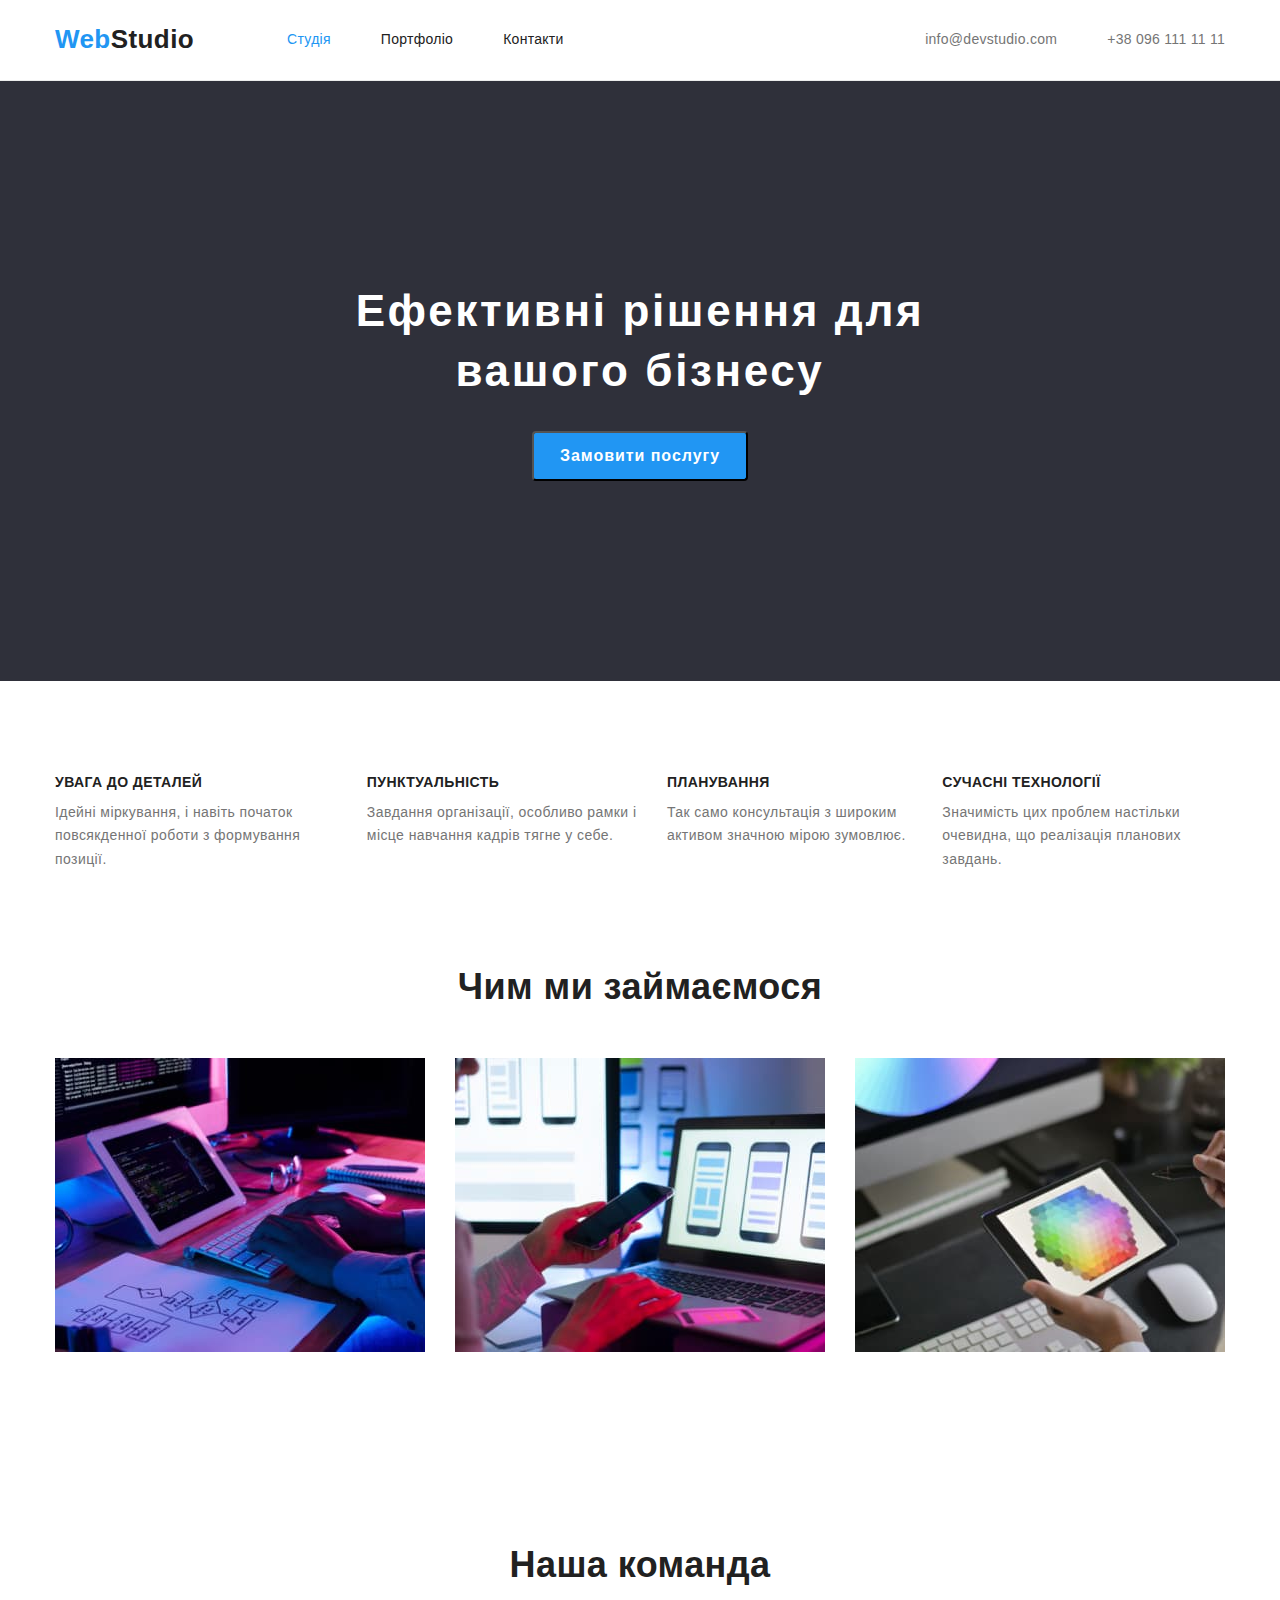
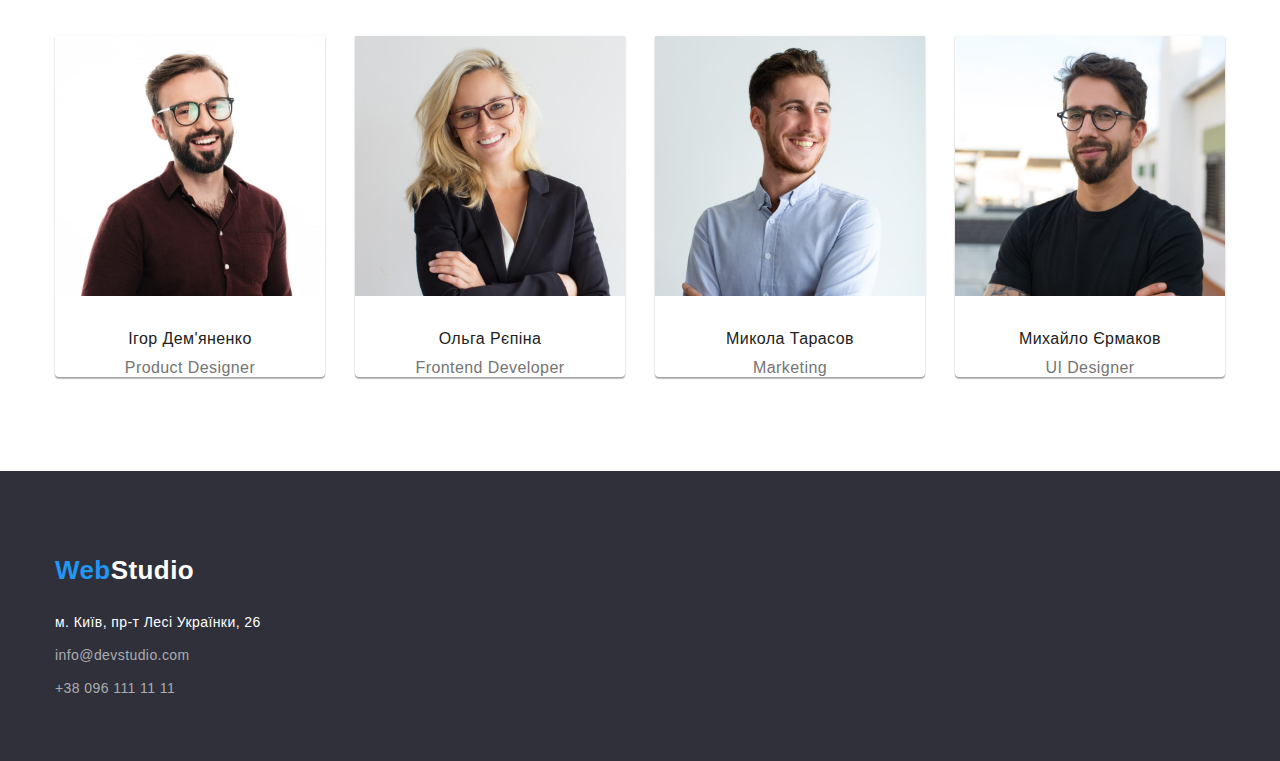
==== index.html @ 5eaafecc "start" ====
<!DOCTYPE html>
<html lang="uk">

<head>
    <meta charset="UTF-8">
    <meta http-equiv="X-UA-Compatible" content="IE=edge">
    <meta name="viewport" content="width=device-width, initial-scale=1.0">
    <title>Студія</title>
    <link rel="stylesheet"
        href="https://fonts.google.com/share?selection.family=Raleway:wght@700%7CRoboto:wght@400;500;700;900">
    <link rel="stylesheet"
        href="https://cdnjs.cloudflare.com/ajax/libs/modern-normalize/1.1.0/modern-normalize.min.css">
    <link rel="stylesheet" href="./css/styles.css">
</head>

<body>
    <header class="section">
        <div class="container header">
            <nav>
                <a class="link logo" href="./index.html"><span class="blue-logo">Web</span><span
                        class="black-logo">Studio</span></a>
                <ul class="list">
                    <li class="item"><a class="link active" href="./index.html">Студія</a></li>
                    <li class="item"><a class="link" href="./portfolio.html">Портфоліо</a></li>
                    <li class="item"><a class="link" href="">Контакти</a></li>
                </ul>
            </nav>
            <ul class="list contacts">
                <li class="item"><a class="link nav-contacts" href="mailto:info@devstudio.com">info@devstudio.com</a>
                </li>
                <li class="item"><a class="link nav-contacts" href="tel:+380961111111">+38 096 111 11 11</a></li>
            </ul>
        </div>
    </header>
    <main>
        <section class="hero section">
            <div class="container">
                <h1>Ефективні рішення для <br> вашого бізнесу</h1>
                <button class="hero-btn" type="button">Замовити послугу</button>
            </div>
        </section>
        <section class="peculiarities section">
            <div class="container">
                <h2 class="visially-hidden">Особливості WebStudio</h2>
                <ul class="list peculiarities">
                    <li>
                        <h3>УВАГА ДО ДЕТАЛЕЙ</h3>
                        <p>Ідейні міркування, і навіть початок повсякденної роботи з формування позиції.</p>
                    </li>
                    <li>
                        <h3>ПУНКТУАЛЬНІСТЬ</h3>
                        <p>Завдання організації, особливо рамки і місце навчання кадрів тягне у себе.</p>
                    </li>
                    <li>
                        <h3>ПЛАНУВАННЯ</h3>
                        <p>Так само консультація з широким активом значною мірою зумовлює.</p>
                    </li>
                    <li>
                        <h3>СУЧАСНІ ТЕХНОЛОГІЇ</h3>
                        <p>Значимість цих проблем настільки очевидна, що реалізація планових завдань.</p>
                    </li>
                </ul>
            </div>
        </section>
        <section class="section our-mission">
            <div class="container">
                <h2 class="our-mission-title">Чим ми займаємося</h2>
                <ul class="list">
                    <li><img src="./images/box1.jpg"
                            alt="Створення веб-сайту відповідно до семантичного вмісту на ноутбуці" width="370"></li>
                    <li><img src="./images/box2.jpg" alt="Адаптація застосунку до мобільних пристроїв" width="370"></li>
                    <li><img src="./images/box3.jpg" alt="Графічне оформлення сайту" width="370"></li>
                </ul>
            </div>
        </section>
        <section class="our-team section">
            <div class="container">
                <h2 class="our-mission-title">Наша команда</h2>
                <ul class="list our-team">
                    <li class="our-team-item">
                        <img src="./images/demjanenko.jpg" alt="Ігор Дем'яненко" width="270">
                        <h3>Ігор Дем'яненко</h3>
                        <p>Product Designer</p>
                    </li>
                    <li class="our-team-item">
                        <img src="./images/repina.jpg" alt="Ольга Рєпіна" width="270">
                        <h3>Ольга Рєпіна</h3>
                        <p>Frontend Developer</p>
                    </li>
                    <li class="our-team-item">
                        <img src="./images/tarasov.jpg" alt="Микола Тарасов" width="270">
                        <h3>Микола Тарасов</h3>
                        <p>Marketing</p>
                    </li>
                    <li class="our-team-item">
                        <img src="./images/jermakov.jpg" alt="Михайло Єрмаков" width="270">
                        <h3>Михайло Єрмаков</h3>
                        <p>UI Designer</p>
                    </li>
                </ul>
            </div>
        </section>
    </main>
    <footer class="section">
        <div class="container">
            <a class="link logo" href="./index.html"><span class="blue-logo">Web</span><span
                    class="white-logo">Studio</span></a>
            <address>
                <ul>
                    <li><a class="link foot-adress" href="https://goo.gl/maps/WLWmXLNbsvmNYWDa7" target="_blank"
                            rel="noreferrer noopener nofollow">
                            м.
                            Київ, пр-т Лесі Українки, 26</a></li>
                    <li><a class="link foot-contacts" href="mailto:info@devstudio.com">info@devstudio.com</a></li>
                    <li><a class="link foot-contacts" href="tel:+380961111111">+38 096 111 11 11</a></li>
                </ul>
            </address>
        </div>
    </footer>
</body>

</html>
---- css/styles.css ----
:root {
  --main-color: #757575;
  --accent-color: #2196f3;
  --header-color: #212121;
  --background-color: #ffffff;
  --background-btn: ##f5f4fa;
  --background-section: #2f303a;
}
/* GENERAL */
body {
  font-family: 'Roboto', sans-serif;
  font-size: 14px;
  letter-spacing: 0.03em;
  color: var(--main-color);
  background-color: var(--background-color);
}

h1,
h2,
h3,
h4,
h5,
h6,
p,
ul {
  margin: 0;
  padding: 0;
}
.section {
  padding: 94px 0px;
}

header.section {
  padding-top: 0;
  padding-bottom: 0;
}
.hero.section {
  padding-top: 200px;
  padding-bottom: 200px;
}
footer.section {
  padding-top: 60px;
  padding-bottom: 60px;
}
header {
  border-bottom: 1px solid #ececec;
}

.container {
  width: 1200px;
  margin-top: 0;
  margin-bottom: 0;
  margin-left: auto;
  margin-right: auto;
  padding: 0 15px;
}

nav {
  display: flex;
  align-items: center;
}

.container.header {
  display: flex;
}
.link {
  text-decoration: none;
  font-weight: 500;
  font-size: inherit;
  line-height: 1.14;
  letter-spacing: 0.02em;
  color: var(--header-color);

  display: block;
}
.link.nav-contacts {
  color: inherit;
}

.link:hover,
.link:focus,
.active {
  color: var(--accent-color);
}
.logo {
  font-family: 'Raleway', sans-serif;
  font-style: normal;
  font-weight: 700;
  font-size: 26px;
  line-height: 1.19;
  letter-spacing: inherit;
  margin-right: 93px;
}
.blue-logo {
  color: var(--accent-color);
}
.black-logo {
  color: var(--header-color);
}
.white-logo {
  color: var(--background-color);
}

ul {
  list-style-type: none;
}
.list {
  display: flex;
  justify-content: space-between;
  align-items: center;
}
/* Footer */
.foot-adress {
  font-weight: inherit;
  line-height: 1.71;
  letter-spacing: inherit;
  color: var(--background-color);
  margin-bottom: 9px;
}
.foot-contacts {
  font-weight: inherit;
  line-height: 1.71;
  letter-spacing: inherit;
  color: rgba(255, 255, 255, 0.6);
}
.container .link.logo {
  margin-top: 24px;
  margin-bottom: 25px;
}
address {
  font-style: normal;
}

address li:not(:last-child) {
  margin-bottom: 9px;
}

/* Studio */

.list > .item:not(:last-child) {
  margin-right: 50px;
}

.list.contacts {
  margin-left: auto;
}
.list.peculiarities,
.list.our-team {
  gap: 30px;
  align-items: flex-start;
}

.hero h1 {
  font-weight: 900;
  font-size: 44px;
  line-height: 1.36;
  letter-spacing: 0.06em;
  text-align: center;
  color: var(--background-color);

  margin-bottom: 30px;
}
.hero,
footer {
  background-color: var(--background-section);
}
.hero-btn {
  font-family: inherit;
  font-weight: 700;
  font-size: 16px;
  line-height: 1.88;

  text-align: center;
  letter-spacing: 0.06em;
  color: var(--background-color);
  background-color: var(--accent-color);

  display: block;
  width: 216px;
  height: 50px;
  border-radius: 4px;
  margin-left: auto;
  margin-right: auto;
}
.hero-btn:active,
.hero-btn:hover,
.hero-btn:focus {
  background: #188ce8;
  box-shadow: 0px 4px 4px rgba(0, 0, 0, 0.15);
  border-radius: 4px;
  cursor: pointer;
}
.visially-hidden{
  position: absolute;
  white-space: nowrap;
  width: 1px;
  height: 1px;
  overflow: hidden;
  border: 0;
  padding: 0;
  clip: rect(0 0 0 0);
  clip-path: inset(50%);
  margin: -1px;
}

.peculiarities h3 {
  font-size: inherit;
  font-weight: 700;
  line-height: 1.14;
  color: var(--header-color);
  margin-bottom: 10px;
}

.peculiarities p {
  line-height: 1.71;
}
.section.our-mission {
  padding-top: 0;
}
.our-mission-title {
  font-size: 36px;
  line-height: 1.17;
  text-align: center;
  color: var(--header-color);

  margin-bottom: 50px;
}
.our-team img {
  margin-bottom: 30px;
}
.our-team h3 {
  font-weight: 500;
  font-size: 16px;
  line-height: 1.19;
  text-align: center;
  color: var(--header-color);
  margin-bottom: 10px;
}
.our-team p {
  font-size: 16px;
  line-height: 1.19;
  text-align: center;
}
.our-team-item {
  box-shadow: 0px 1px 3px rgba(0, 0, 0, 0.12), 0px 1px 1px rgba(0, 0, 0, 0.14),
    0px 2px 1px rgba(0, 0, 0, 0.2);
  border-radius: 0px 0px 4px 4px;
}

/* Portfolio */
.portfolio-img {
  margin-bottom: 20px;
}

.portfolio-title {
  font-size: 18px;
  line-height: 2;
  letter-spacing: 0.06em;
  color: var(--header-color);
  margin-left: 24px;
  margin-right: 24px;
}
.portfolio-text {
  font-size: 16px;
  line-height: 1.88;
  margin-left: 24px;
  margin-right: 24px;
  margin-bottom: 20px;
}
.list.buttons {
  justify-content: center;
  margin-bottom: 50px;
}
.list.buttons > .portfolio-item:not(:last-child) {
  margin-right: 8px;
}
.btn {
  font-family: inherit;
  font-weight: 500;
  font-size: 16px;
  line-height: 1.62;
  text-align: center;
  letter-spacing: inherit;
  color: var(--header-color);
  background-color: var(--background-btn);

  padding: 6px 22px;
  border-radius: 4px;
}
.btn.common {
  padding-left: 25px;
  padding-right: 25px;
}
.btn:focus,
.btn:hover,
.btn:active {
  cursor: pointer;
  color: var(--background-color);
  background-color: var(--accent-color);
}
.list.portfolio {
  flex-wrap: wrap;
}
.list.portfolio .portfolio-item {
  border: 1px solid #eeeeee;
  margin-bottom: 30px;
}
.list.portfolio > .portfolio-item:nth-child(n + 7) {
  margin-bottom: 0px;
}
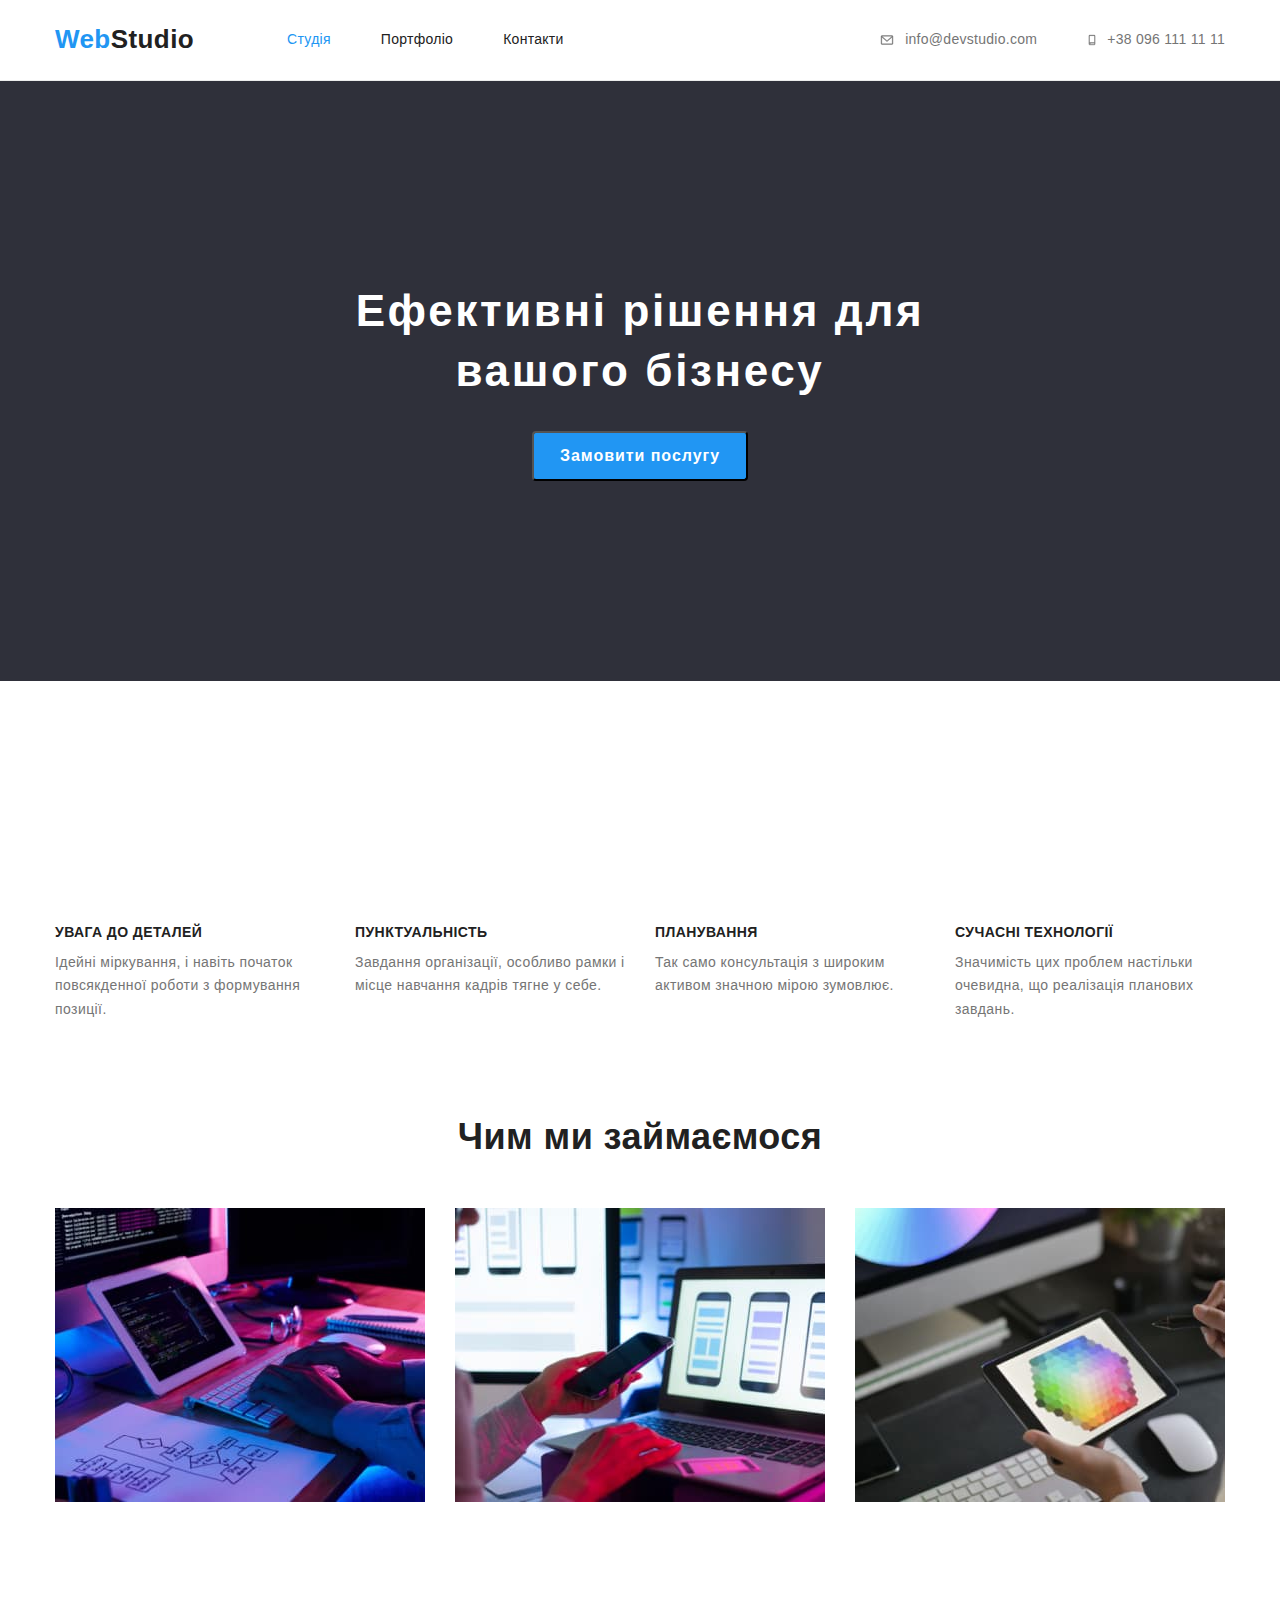
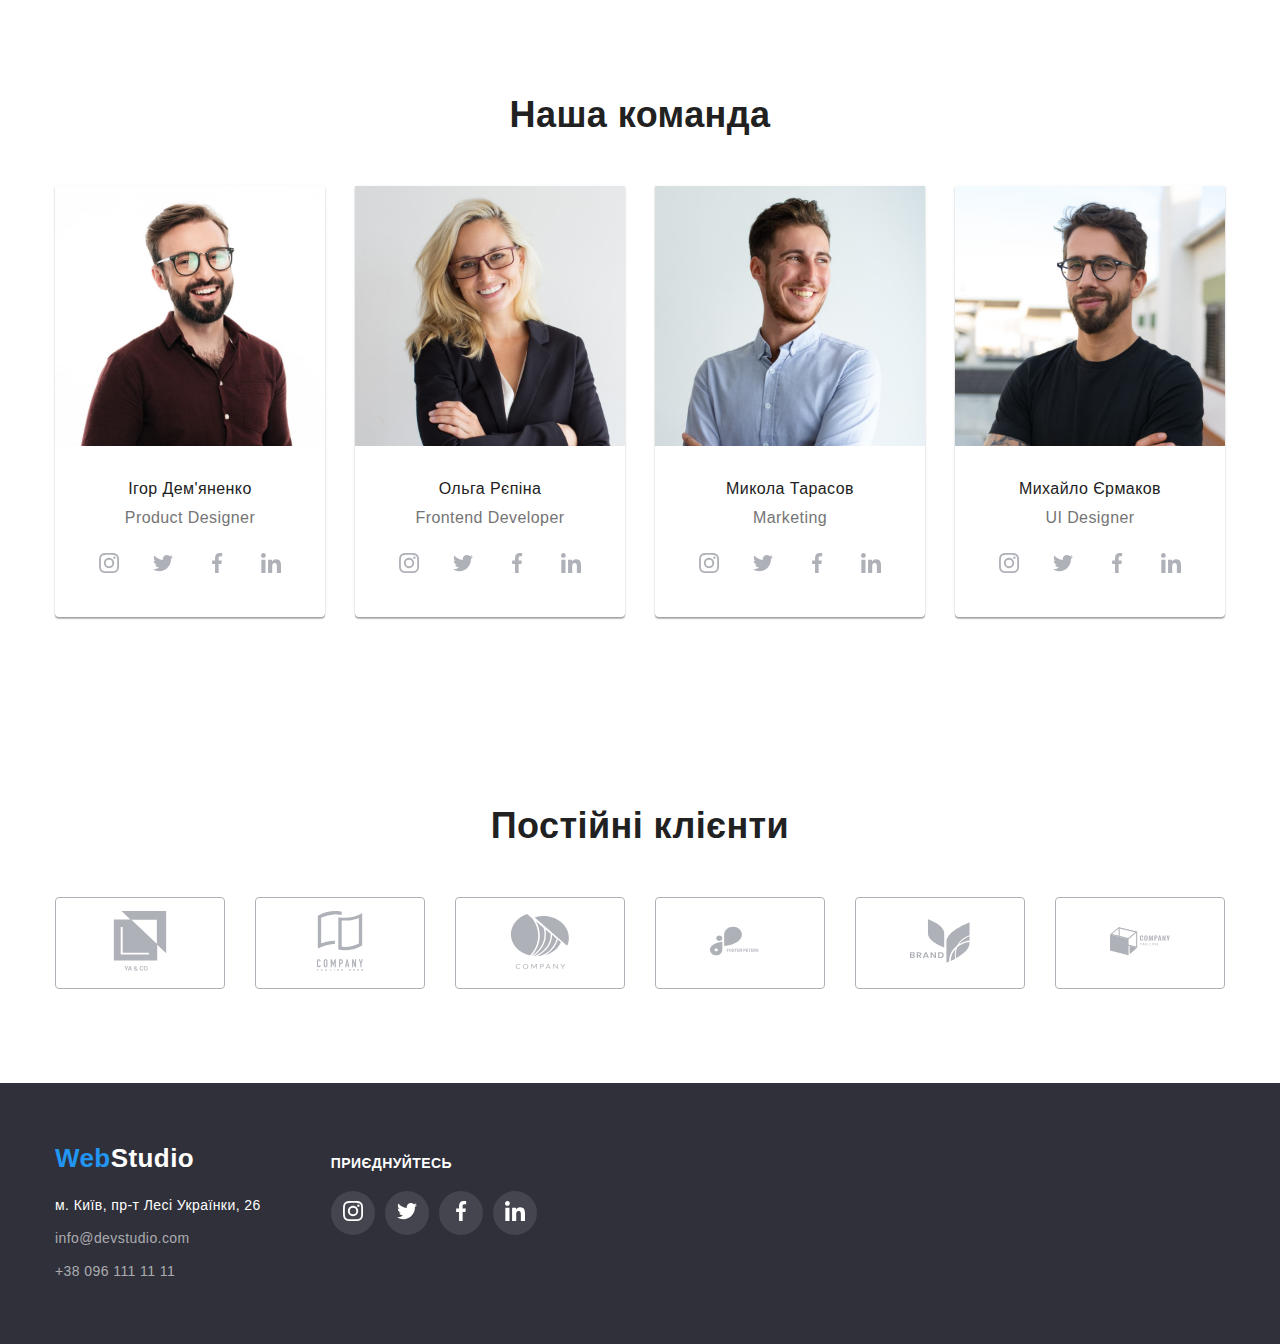
==== commit ca77edd1: "Етап 1" ====
--- a/index.html
+++ b/index.html
@@ -26,9 +26,17 @@
                 </ul>
             </nav>
             <ul class="list contacts">
-                <li class="item"><a class="link nav-contacts" href="mailto:info@devstudio.com">info@devstudio.com</a>
+                <li class="item">
+
+                    <a class="link nav-contacts" href="mailto:info@devstudio.com">
+                        <svg class="nav-contacts-icon-email">
+                            <use href="./images/icons.svg#icon-envelope"></use>
+                        </svg>info@devstudio.com</a>
                 </li>
-                <li class="item"><a class="link nav-contacts" href="tel:+380961111111">+38 096 111 11 11</a></li>
+                <li class="item"><a class="link nav-contacts" href="tel:+380961111111">
+                        <svg class="nav-contacts-icon-phone">
+                            <use href="./images/icons.svg#icon-smartphone"></use>
+                        </svg>+38 096 111 11 11</a></li>
             </ul>
         </div>
     </header>
@@ -44,18 +52,38 @@
                 <h2 class="visially-hidden">Особливості WebStudio</h2>
                 <ul class="list peculiarities">
                     <li>
+                        <div class="peculiarities-thumb">
+                            <svg class="peculiarities-svg">
+                                <use href="./images/icons.svg#details1"> </use>
+                            </svg>
+                        </div>
                         <h3>УВАГА ДО ДЕТАЛЕЙ</h3>
                         <p>Ідейні міркування, і навіть початок повсякденної роботи з формування позиції.</p>
                     </li>
                     <li>
+                        <div class="peculiarities-thumb">
+                            <svg class="peculiarities-svg">
+                                <use href="./images/icons.svg#details2"> </use>
+                            </svg>
+                        </div>
                         <h3>ПУНКТУАЛЬНІСТЬ</h3>
                         <p>Завдання організації, особливо рамки і місце навчання кадрів тягне у себе.</p>
                     </li>
                     <li>
+                        <div class="peculiarities-thumb">
+                            <svg class="peculiarities-svg">
+                                <use href="./images/icons.svg#details3"> </use>
+                            </svg>
+                        </div>
                         <h3>ПЛАНУВАННЯ</h3>
                         <p>Так само консультація з широким активом значною мірою зумовлює.</p>
                     </li>
                     <li>
+                        <div class="peculiarities-thumb">
+                            <svg class="peculiarities-svg">
+                                <use href="./images/icons.svg#details4"> </use>
+                            </svg>
+                        </div>
                         <h3>СУЧАСНІ ТЕХНОЛОГІЇ</h3>
                         <p>Значимість цих проблем настільки очевидна, що реалізація планових завдань.</p>
                     </li>
@@ -64,38 +92,213 @@
         </section>
         <section class="section our-mission">
             <div class="container">
-                <h2 class="our-mission-title">Чим ми займаємося</h2>
+                <h2 class="title">Чим ми займаємося</h2>
                 <ul class="list">
-                    <li><img src="./images/box1.jpg"
-                            alt="Створення веб-сайту відповідно до семантичного вмісту на ноутбуці" width="370"></li>
-                    <li><img src="./images/box2.jpg" alt="Адаптація застосунку до мобільних пристроїв" width="370"></li>
-                    <li><img src="./images/box3.jpg" alt="Графічне оформлення сайту" width="370"></li>
+                    <li>
+                        <img src="./images/box1.jpg"
+                            alt="Створення веб-сайту відповідно до семантичного вмісту на ноутбуці" width="370">
+                    </li>
+                    <li>
+                        <img src="./images/box2.jpg" alt="Адаптація застосунку до мобільних пристроїв" width="370">
+                    </li>
+                    <li>
+                        <img src="./images/box3.jpg" alt="Графічне оформлення сайту" width="370">
+                    </li>
                 </ul>
             </div>
         </section>
         <section class="our-team section">
             <div class="container">
-                <h2 class="our-mission-title">Наша команда</h2>
+                <h2 class="title">Наша команда</h2>
                 <ul class="list our-team">
                     <li class="our-team-item">
                         <img src="./images/demjanenko.jpg" alt="Ігор Дем'яненко" width="270">
                         <h3>Ігор Дем'яненко</h3>
                         <p>Product Designer</p>
+                        <ul class="social-links">
+                            <li class="social-link">
+                                <a href="">
+                                    <svg class="social-link-svg">
+                                        <use href="./images/icons.svg#icon-instagram"></use>
+                                    </svg>
+                                </a>
+                            </li>
+                            <li class="social-link">
+                                <a href="">
+                                    <svg class="social-link-svg">
+                                        <use href="./images/icons.svg#icon-twitter"></use>
+                                    </svg>
+                                </a>
+                            </li>
+                            <li class="social-link">
+                                <a href="">
+                                    <svg class="social-link-svg">
+                                        <use href="./images/icons.svg#icon-facebook"></use>
+                                    </svg>
+                                </a>
+                            </li>
+                            <li class="social-link">
+                                <a href="">
+                                    <svg class="social-link-svg">
+                                        <use href="./images/icons.svg#icon-linkedin"></use>
+                                    </svg>
+                                </a>
+                            </li>
+                        </ul>
                     </li>
                     <li class="our-team-item">
                         <img src="./images/repina.jpg" alt="Ольга Рєпіна" width="270">
                         <h3>Ольга Рєпіна</h3>
                         <p>Frontend Developer</p>
+                        <ul class="social-links">
+                            <li class="social-link">
+                                <a href="">
+                                    <svg class="social-link-svg">
+                                        <use href="./images/icons.svg#icon-instagram"></use>
+                                    </svg>
+                                </a>
+                            </li>
+                            <li class="social-link">
+                                <a href="">
+                                    <svg class="social-link-svg">
+                                        <use href="./images/icons.svg#icon-twitter"></use>
+                                    </svg>
+                                </a>
+                            </li>
+                            <li class="social-link">
+                                <a href="">
+                                    <svg class="social-link-svg">
+                                        <use href="./images/icons.svg#icon-facebook"></use>
+                                    </svg>
+                                </a>
+                            </li>
+                            <li class="social-link">
+                                <a href="">
+                                    <svg class="social-link-svg">
+                                        <use href="./images/icons.svg#icon-linkedin"></use>
+                                    </svg>
+                                </a>
+                            </li>
+                        </ul>
                     </li>
                     <li class="our-team-item">
                         <img src="./images/tarasov.jpg" alt="Микола Тарасов" width="270">
                         <h3>Микола Тарасов</h3>
                         <p>Marketing</p>
+                        <ul class="social-links">
+                            <li class="social-link">
+                                <a href="">
+                                    <svg class="social-link-svg">
+                                        <use href="./images/icons.svg#icon-instagram"></use>
+                                    </svg>
+                                </a>
+                            </li>
+                            <li class="social-link">
+                                <a href="">
+                                    <svg class="social-link-svg">
+                                        <use href="./images/icons.svg#icon-twitter"></use>
+                                    </svg>
+                                </a>
+                            </li>
+                            <li class="social-link">
+                                <a href="">
+                                    <svg class="social-link-svg">
+                                        <use href="./images/icons.svg#icon-facebook"></use>
+                                    </svg>
+                                </a>
+                            </li>
+                            <li class="social-link">
+                                <a href="">
+                                    <svg class="social-link-svg">
+                                        <use href="./images/icons.svg#icon-linkedin"></use>
+                                    </svg>
+                                </a>
+                            </li>
+                        </ul>
                     </li>
                     <li class="our-team-item">
                         <img src="./images/jermakov.jpg" alt="Михайло Єрмаков" width="270">
                         <h3>Михайло Єрмаков</h3>
                         <p>UI Designer</p>
+                        <ul class="social-links">
+                            <li class="social-link">
+                                <a href="">
+                                    <svg class="social-link-svg">
+                                        <use href="./images/icons.svg#icon-instagram"></use>
+                                    </svg>
+                                </a>
+                            </li>
+                            <li class="social-link">
+                                <a href="">
+                                    <svg class="social-link-svg">
+                                        <use href="./images/icons.svg#icon-twitter"></use>
+                                    </svg>
+                                </a>
+                            </li>
+                            <li class="social-link">
+                                <a href="">
+                                    <svg class="social-link-svg">
+                                        <use href="./images/icons.svg#icon-facebook"></use>
+                                    </svg>
+                                </a>
+                            </li>
+                            <li class="social-link">
+                                <a href="">
+                                    <svg class="social-link-svg">
+                                        <use href="./images/icons.svg#icon-linkedin"></use>
+                                    </svg>
+                                </a>
+                            </li>
+                        </ul>
+                    </li>
+                </ul>
+            </div>
+        </section>
+        <section class="our-clients section">
+            <div class="container">
+                <h2 class="title">Постійні клієнти</h2>
+                <ul class="client-links">
+                    <li class="client-link">
+                        <a href="">
+                            <svg class="client-link-svg">
+                                <use href="./images/icons.svg#icon-client1"></use>
+                            </svg>
+                        </a>
+                    </li>
+                    <li class="client-link">
+                        <a href="">
+                            <svg class="client-link-svg">
+                                <use href="./images/icons.svg#icon-client2"></use>
+                            </svg>
+                        </a>
+                    </li>
+                    <li class="client-link">
+                        <a href="">
+                            <svg class="client-link-svg">
+                                <use href="./images/icons.svg#icon-client3"></use>
+                            </svg>
+                        </a>
+                    </li>
+                    <li class="client-link">
+                        <a href="">
+                            <svg class="client-link-svg">
+                                <use href="./images/icons.svg#icon-client4"></use>
+                            </svg>
+                        </a>
+                    </li>
+                    <li class="client-link">
+                        <a href="">
+                            <svg class="client-link-svg">
+                                <use href="./images/icons.svg#icon-client5"></use>
+                            </svg>
+                        </a>
+                    </li>
+                    <li class="client-link">
+                        <a href="">
+                            <svg class="client-link-svg">
+                                <use href="./images/icons.svg#icon-client6"></use>
+                            </svg>
+                        </a>
                     </li>
                 </ul>
             </div>
@@ -103,18 +306,53 @@
     </main>
     <footer class="section">
         <div class="container">
-            <a class="link logo" href="./index.html"><span class="blue-logo">Web</span><span
-                    class="white-logo">Studio</span></a>
-            <address>
-                <ul>
-                    <li><a class="link foot-adress" href="https://goo.gl/maps/WLWmXLNbsvmNYWDa7" target="_blank"
-                            rel="noreferrer noopener nofollow">
-                            м.
-                            Київ, пр-т Лесі Українки, 26</a></li>
-                    <li><a class="link foot-contacts" href="mailto:info@devstudio.com">info@devstudio.com</a></li>
-                    <li><a class="link foot-contacts" href="tel:+380961111111">+38 096 111 11 11</a></li>
-                </ul>
-            </address>
+            <div class="footer-contacts">
+                <a class="link logo footer" href="./index.html"><span class="blue-logo">Web</span><span
+                        class="white-logo">Studio</span></a>
+                <address>
+                    <ul>
+                        <li><a class="link foot-adress" href="https://goo.gl/maps/WLWmXLNbsvmNYWDa7" target="_blank"
+                                rel="noreferrer noopener nofollow">
+                                м.
+                                Київ, пр-т Лесі Українки, 26</a></li>
+                        <li><a class="link foot-contacts" href="mailto:info@devstudio.com">info@devstudio.com</a></li>
+                        <li><a class="link foot-contacts" href="tel:+380961111111">+38 096 111 11 11</a></li>
+                    </ul>
+                </address>
+            </div>
+            <div class="footer-social-links">
+                <p>приєднуйтесь</p>
+                <ul class="social-links">
+                    <li class="social-link">
+                        <a href="">
+                            <svg class="social-link-svg">
+                                <use href="./images/icons.svg#icon-instagram"></use>
+                            </svg>
+                        </a>
+                    </li>
+                    <li class="social-link">
+                        <a href="">
+                            <svg class="social-link-svg">
+                                <use href="./images/icons.svg#icon-twitter"></use>
+                            </svg>
+                        </a>
+                    </li>
+                    <li class="social-link">
+                        <a href="">
+                            <svg class="social-link-svg">
+                                <use href="./images/icons.svg#icon-facebook"></use>
+                            </svg>
+                        </a>
+                    </li>
+                    <li class="social-link">
+                        <a href="">
+                            <svg class="social-link-svg">
+                                <use href="./images/icons.svg#icon-linkedin"></use>
+                            </svg>
+                        </a>
+                    </li>
+                </ul>
+            </div>
         </div>
     </footer>
 </body>
--- a/css/styles.css
+++ b/css/styles.css
@@ -2,17 +2,18 @@
   --main-color: #757575;
   --accent-color: #2196f3;
   --header-color: #212121;
-  --background-color: #ffffff;
+  --white-color: #ffffff;
   --background-btn: ##f5f4fa;
   --background-section: #2f303a;
+  --social-link-color: #afb1b8;
 }
 /* GENERAL */
 body {
-  font-family: 'Roboto', sans-serif;
+  font-family: "Roboto", sans-serif;
   font-size: 14px;
   letter-spacing: 0.03em;
   color: var(--main-color);
-  background-color: var(--background-color);
+  background-color: var(--white-color);
 }
 
 h1,
@@ -74,7 +75,24 @@
   display: block;
 }
 .link.nav-contacts {
+  display: flex;
+  align-items: center;
   color: inherit;
+}
+
+.nav-contacts-icon-email,
+.nav-contacts-icon-phone {
+  stroke: currentColor;
+  margin-right: 10px;
+}
+
+.nav-contacts-icon-email {
+  width: 16px;
+  height: 12px;
+}
+.nav-contacts-icon-phone {
+  width: 10px;
+  height: 16px;
 }
 
 .link:hover,
@@ -83,7 +101,7 @@
   color: var(--accent-color);
 }
 .logo {
-  font-family: 'Raleway', sans-serif;
+  font-family: "Raleway", sans-serif;
   font-style: normal;
   font-weight: 700;
   font-size: 26px;
@@ -98,7 +116,7 @@
   color: var(--header-color);
 }
 .white-logo {
-  color: var(--background-color);
+  color: var(--white-color);
 }
 
 ul {
@@ -114,7 +132,7 @@
   font-weight: inherit;
   line-height: 1.71;
   letter-spacing: inherit;
-  color: var(--background-color);
+  color: var(--white-color);
   margin-bottom: 9px;
 }
 .foot-contacts {
@@ -135,6 +153,64 @@
   margin-bottom: 9px;
 }
 
+footer .container {
+  display: flex;
+}
+.footer-contacts {
+  margin-right: 70px;
+}
+.link.logo.footer {
+  margin: 0px 0px 20px;
+}
+
+.footer-social-links > p {
+  font-weight: 700;
+  line-height: calc(16 / 14);
+  text-transform: uppercase;
+
+  margin-top: 12px;
+  margin-bottom: 20px;
+  color: var(--white-color);
+}
+.social-links {
+  display: inline-flex;
+  width: 206px;
+  height: 44px;
+  justify-content: space-between;
+}
+.social-link {
+  display: flex;
+  justify-content: center;
+  align-items: center;
+  width: 44px;
+  height: 44px;
+
+  background-color: rgba(255, 255, 255, 0.1);
+  border-radius: 50%;
+  cursor: pointer;
+}
+.social-link:hover,
+.social-link:focus {
+  background-color: var(--accent-color);
+}
+
+.social-link:not(:nth-last-child()) {
+  margin-right: 10px;
+}
+.social-link-svg {
+  width: 20px;
+  height: 20px;
+  fill: var(--social-link-color);
+}
+.social-link-svg:hover,
+.social-link-svg:focus {
+  fill: var(--white-color);
+}
+
+footer .social-link-svg {
+  fill: var(--white-color);
+}
+
 /* Studio */
 
 .list > .item:not(:last-child) {
@@ -156,12 +232,12 @@
   line-height: 1.36;
   letter-spacing: 0.06em;
   text-align: center;
-  color: var(--background-color);
+  color: var(--white-color);
 
   margin-bottom: 30px;
 }
-.hero,
-footer {
+.hero.section,
+footer.section {
   background-color: var(--background-section);
 }
 .hero-btn {
@@ -172,7 +248,7 @@
 
   text-align: center;
   letter-spacing: 0.06em;
-  color: var(--background-color);
+  color: var(--white-color);
   background-color: var(--accent-color);
 
   display: block;
@@ -190,7 +266,7 @@
   border-radius: 4px;
   cursor: pointer;
 }
-.visially-hidden{
+.visially-hidden {
   position: absolute;
   white-space: nowrap;
   width: 1px;
@@ -203,6 +279,24 @@
   margin: -1px;
 }
 
+.peculiarities-thumb {
+  display: flex;
+  justify-content: center;
+  align-items: center;
+  width: 270px;
+  height: 120px;
+  margin-bottom: 30px;
+
+  background: var(--background-btn);
+  border-radius: 4px;
+}
+
+.peculiarities-svg {
+  width: 70px;
+  height: 70px;
+  fill: #188ce8;
+}
+
 .peculiarities h3 {
   font-size: inherit;
   font-weight: 700;
@@ -217,7 +311,7 @@
 .section.our-mission {
   padding-top: 0;
 }
-.our-mission-title {
+h2.title {
   font-size: 36px;
   line-height: 1.17;
   text-align: center;
@@ -240,11 +334,47 @@
   font-size: 16px;
   line-height: 1.19;
   text-align: center;
-}
+  margin-bottom: 16px;
+}
+.our-team .social-links {
+  margin: 0 32px 30px;
+}
+
 .our-team-item {
   box-shadow: 0px 1px 3px rgba(0, 0, 0, 0.12), 0px 1px 1px rgba(0, 0, 0, 0.14),
     0px 2px 1px rgba(0, 0, 0, 0.2);
   border-radius: 0px 0px 4px 4px;
+}
+
+.client-links {
+  display: flex;
+  justify-content: space-between;
+  align-items: center;
+}
+.client-link {
+  display: flex;
+  justify-content: center;
+  align-items: center;
+  width: 170px;
+  height: 92px;
+
+  border: 1px solid var(--social-link-color);
+  border-radius: 4px;
+}
+.client-link:hover,
+.client-link:focus {
+  cursor: pointer;
+  border-color: var(--accent-color);
+}
+
+.client-link-svg {
+  width: 106px;
+  height: 60px;
+  fill: var(--social-link-color);
+}
+.client-link-svg:hover,
+.client-link-svg:focus {
+  fill: var(--accent-color);
 }
 
 /* Portfolio */
@@ -295,7 +425,7 @@
 .btn:hover,
 .btn:active {
   cursor: pointer;
-  color: var(--background-color);
+  color: var(--white-color);
   background-color: var(--accent-color);
 }
 .list.portfolio {
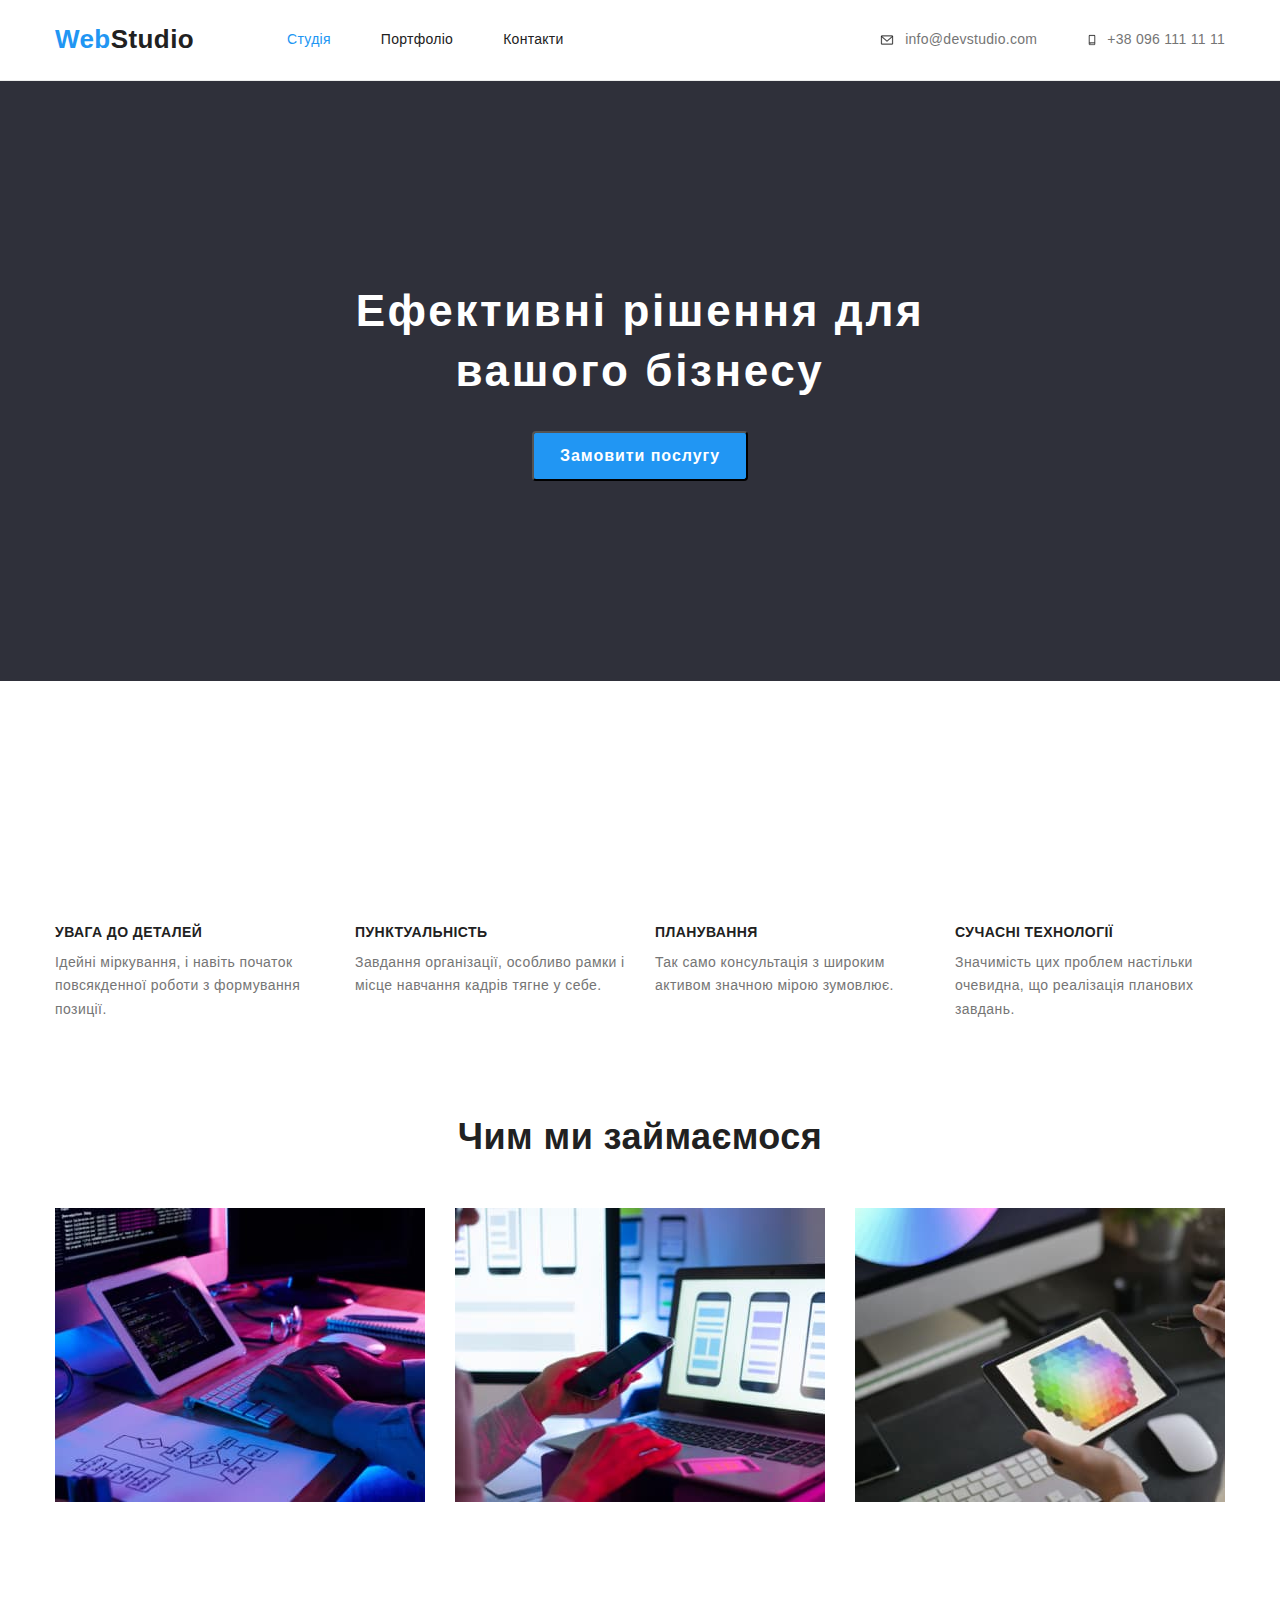
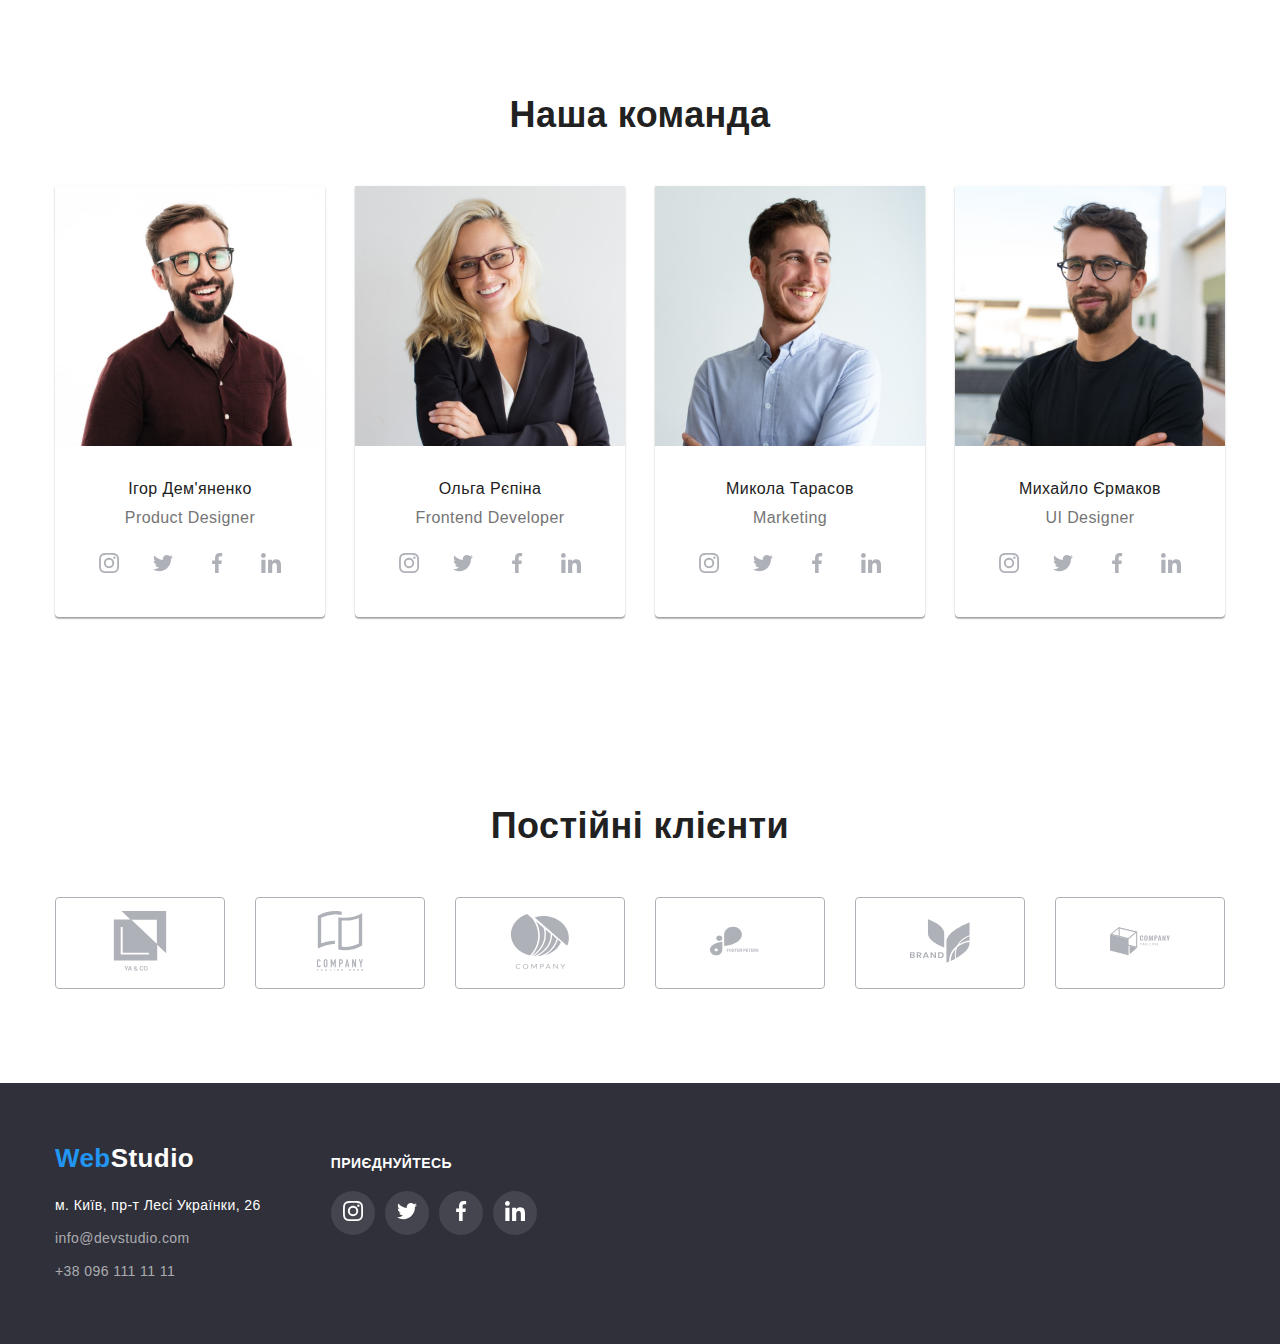
==== commit 6c1e5c84: "2" ====
--- a/index.html
+++ b/index.html
@@ -54,7 +54,7 @@
                     <li>
                         <div class="peculiarities-thumb">
                             <svg class="peculiarities-svg">
-                                <use href="./images/icons.svg#details1"> </use>
+                                <use href="./images/icons.svg#details1"></use>
                             </svg>
                         </div>
                         <h3>УВАГА ДО ДЕТАЛЕЙ</h3>
@@ -63,7 +63,7 @@
                     <li>
                         <div class="peculiarities-thumb">
                             <svg class="peculiarities-svg">
-                                <use href="./images/icons.svg#details2"> </use>
+                                <use href="./images/icons.svg#details2"></use>
                             </svg>
                         </div>
                         <h3>ПУНКТУАЛЬНІСТЬ</h3>
@@ -72,7 +72,7 @@
                     <li>
                         <div class="peculiarities-thumb">
                             <svg class="peculiarities-svg">
-                                <use href="./images/icons.svg#details3"> </use>
+                                <use href="./images/icons.svg#details3"></use>
                             </svg>
                         </div>
                         <h3>ПЛАНУВАННЯ</h3>
@@ -81,7 +81,7 @@
                     <li>
                         <div class="peculiarities-thumb">
                             <svg class="peculiarities-svg">
-                                <use href="./images/icons.svg#details4"> </use>
+                                <use href="./images/icons.svg#details4"></use>
                             </svg>
                         </div>
                         <h3>СУЧАСНІ ТЕХНОЛОГІЇ</h3>
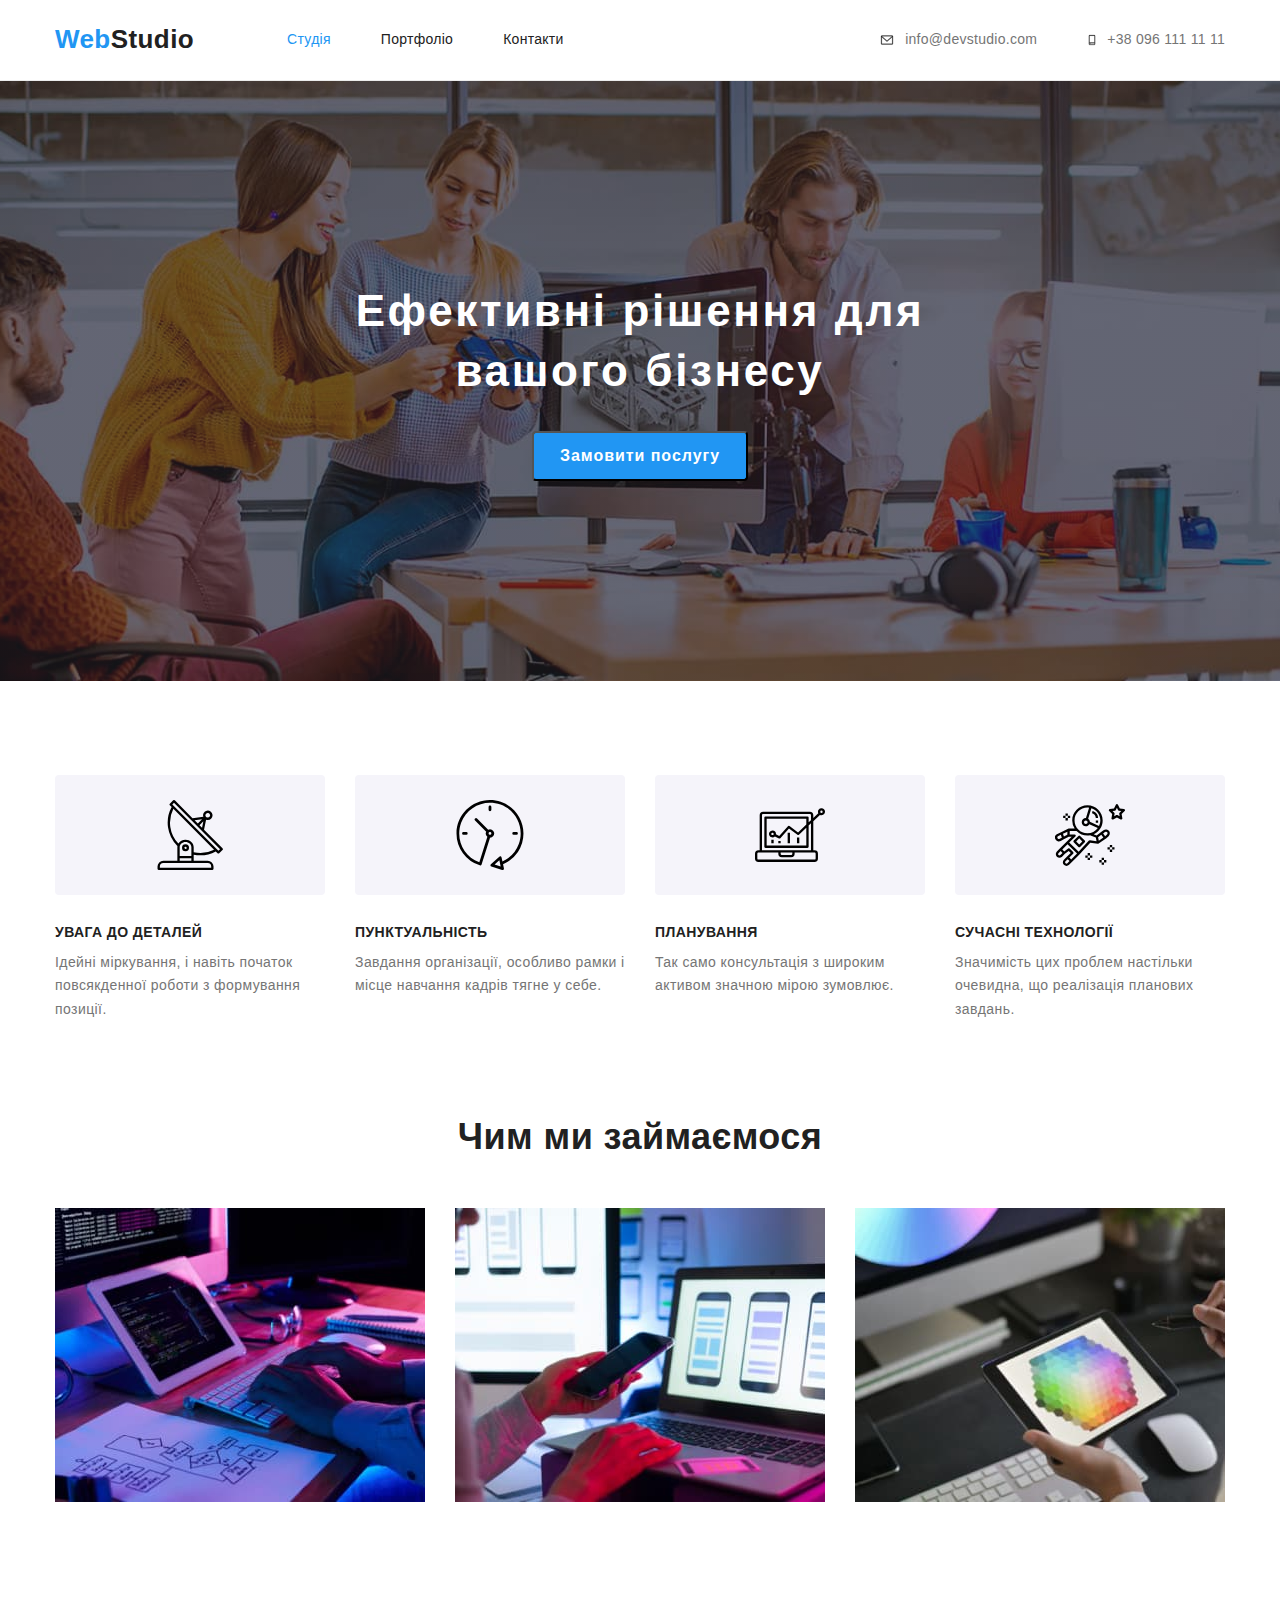
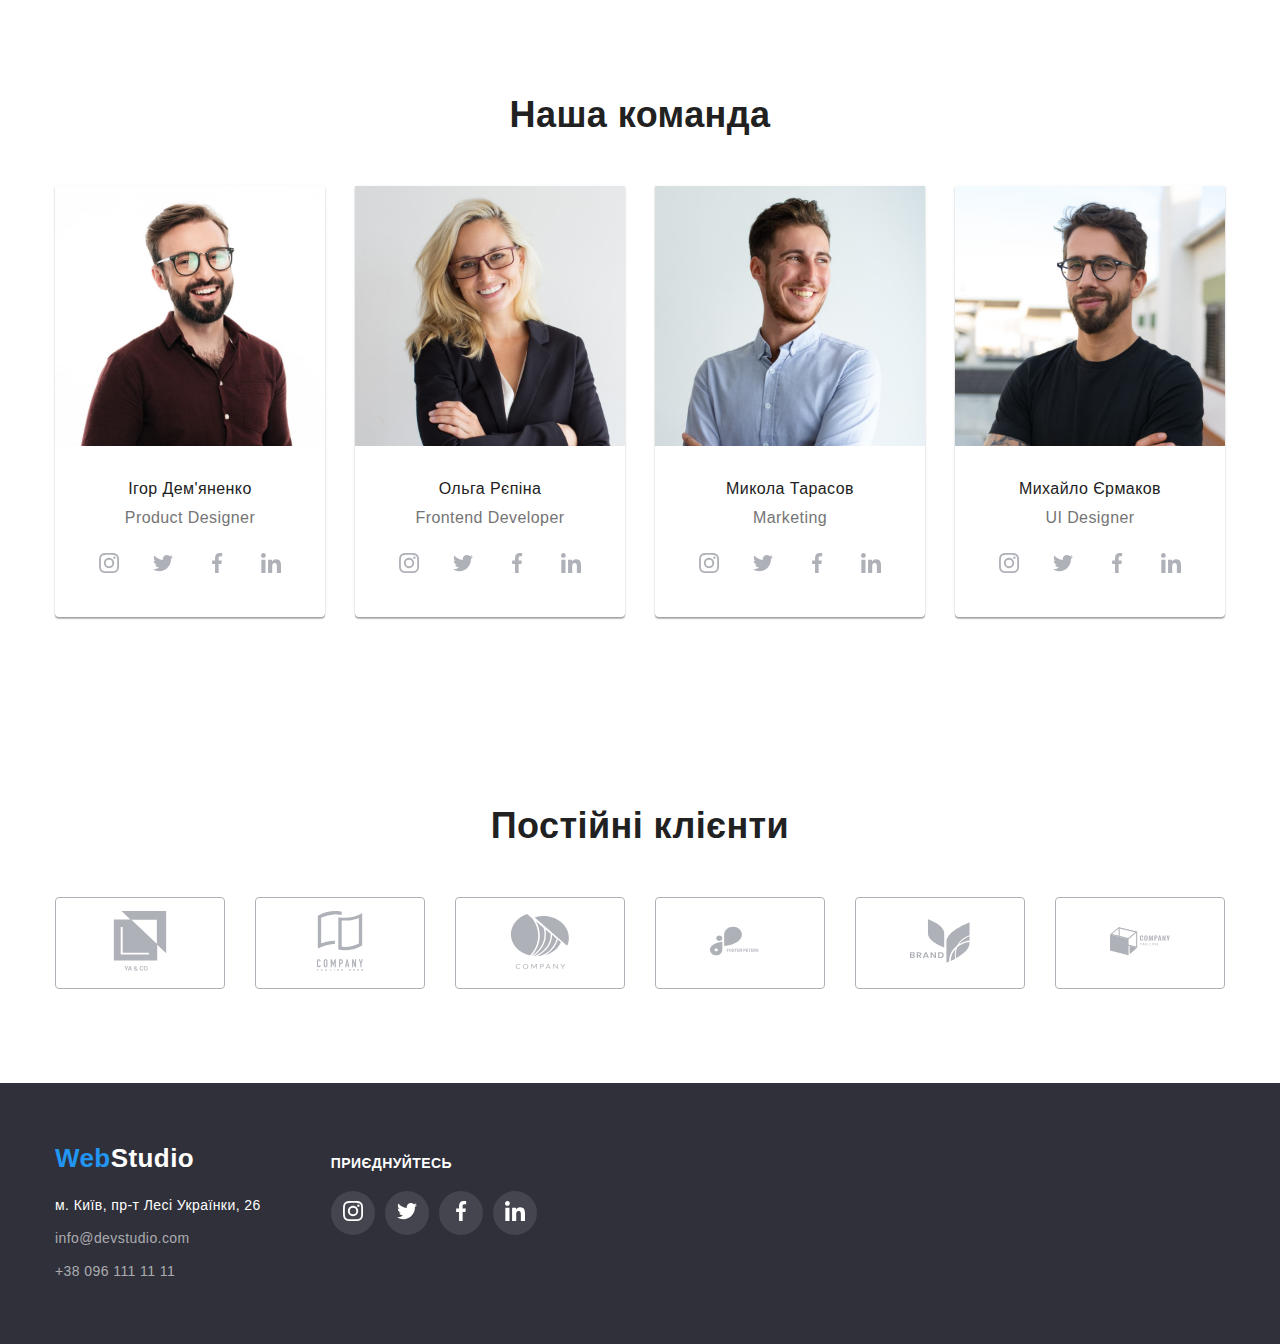
==== commit 22574055: "pre-final" ====
--- a/index.html
+++ b/index.html
@@ -54,7 +54,7 @@
                     <li>
                         <div class="peculiarities-thumb">
                             <svg class="peculiarities-svg">
-                                <use href="./images/icons.svg#details1"></use>
+                                <use href="./images/icons.svg#icon-details1"></use>
                             </svg>
                         </div>
                         <h3>УВАГА ДО ДЕТАЛЕЙ</h3>
@@ -63,7 +63,7 @@
                     <li>
                         <div class="peculiarities-thumb">
                             <svg class="peculiarities-svg">
-                                <use href="./images/icons.svg#details2"></use>
+                                <use href="./images/icons.svg#icon-details2"></use>
                             </svg>
                         </div>
                         <h3>ПУНКТУАЛЬНІСТЬ</h3>
@@ -72,7 +72,7 @@
                     <li>
                         <div class="peculiarities-thumb">
                             <svg class="peculiarities-svg">
-                                <use href="./images/icons.svg#details3"></use>
+                                <use href="./images/icons.svg#icon-details3"></use>
                             </svg>
                         </div>
                         <h3>ПЛАНУВАННЯ</h3>
@@ -81,7 +81,7 @@
                     <li>
                         <div class="peculiarities-thumb">
                             <svg class="peculiarities-svg">
-                                <use href="./images/icons.svg#details4"></use>
+                                <use href="./images/icons.svg#icon-details4"></use>
                             </svg>
                         </div>
                         <h3>СУЧАСНІ ТЕХНОЛОГІЇ</h3>
--- a/css/styles.css
+++ b/css/styles.css
@@ -3,7 +3,7 @@
   --accent-color: #2196f3;
   --header-color: #212121;
   --white-color: #ffffff;
-  --background-btn: ##f5f4fa;
+  --background-btn: #f5f4fa;
   --background-section: #2f303a;
   --social-link-color: #afb1b8;
 }
@@ -152,7 +152,9 @@
 address li:not(:last-child) {
   margin-bottom: 9px;
 }
-
+footer.section {
+  background-color: var(--background-section);
+}
 footer .container {
   display: flex;
 }
@@ -236,9 +238,16 @@
 
   margin-bottom: 30px;
 }
-.hero.section,
-footer.section {
-  background-color: var(--background-section);
+.hero.section {
+  background-image: linear-gradient(
+      to bottom,
+      rgba(47, 48, 58, 0.4),
+      rgba(47, 48, 58, 0.4)
+    ),
+    url(../images/hero-img.jpg);
+  background-repeat: no-repeat;
+  background-position: center;
+  background-size: cover;
 }
 .hero-btn {
   font-family: inherit;
@@ -287,14 +296,14 @@
   height: 120px;
   margin-bottom: 30px;
 
-  background: var(--background-btn);
+  background-color: var(--background-btn);
   border-radius: 4px;
 }
 
 .peculiarities-svg {
   width: 70px;
   height: 70px;
-  fill: #188ce8;
+  fill: #000;
 }
 
 .peculiarities h3 {
@@ -427,6 +436,8 @@
   cursor: pointer;
   color: var(--white-color);
   background-color: var(--accent-color);
+  box-shadow: 0px 3px 1px rgba(0, 0, 0, 0.1), 0px 1px 2px rgba(0, 0, 0, 0.08),
+    0px 2px 2px rgba(0, 0, 0, 0.12);
 }
 .list.portfolio {
   flex-wrap: wrap;
@@ -438,3 +449,8 @@
 .list.portfolio > .portfolio-item:nth-child(n + 7) {
   margin-bottom: 0px;
 }
+.portfolio-item:hover,
+.portfolio-item:focus {
+  box-shadow: 0px 1px 1px rgba(0, 0, 0, 0.12), 0px 4px 4px rgba(0, 0, 0, 0.06),
+    1px 4px 6px rgba(0, 0, 0, 0.16);
+}
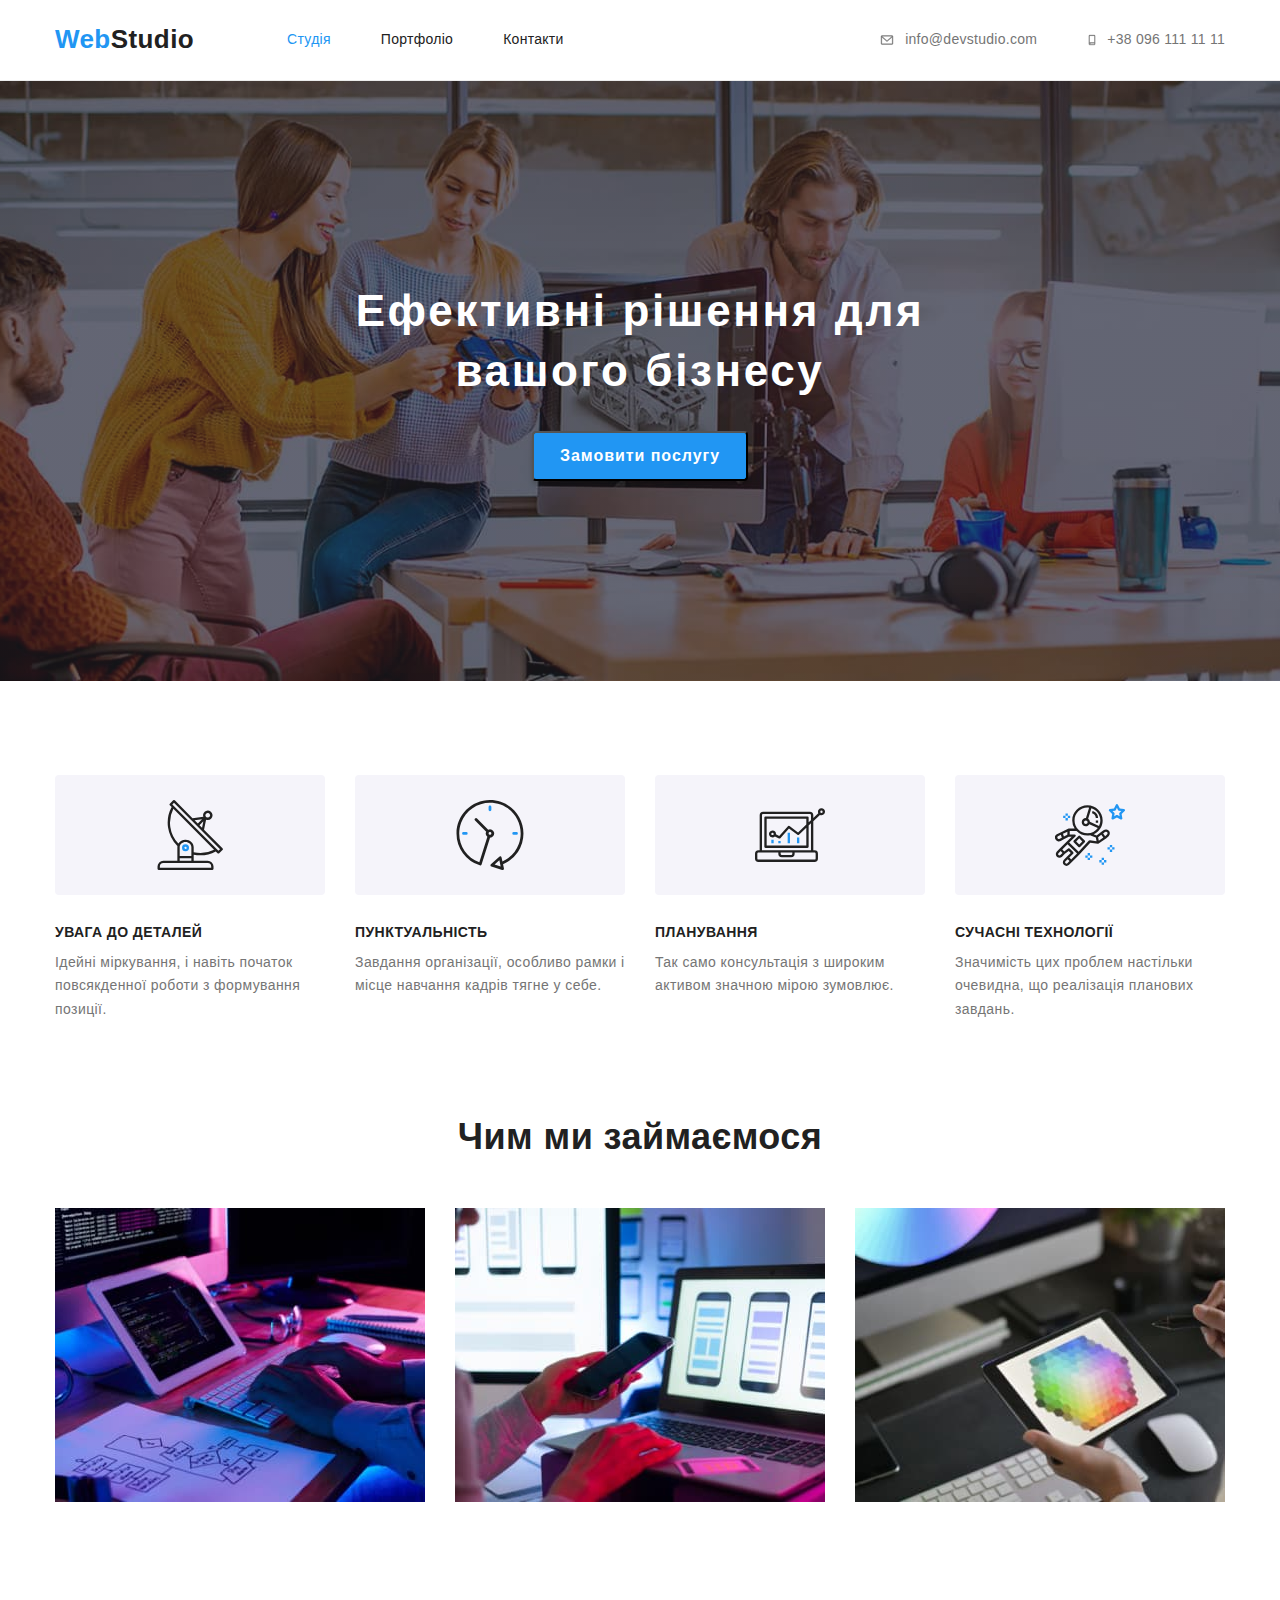
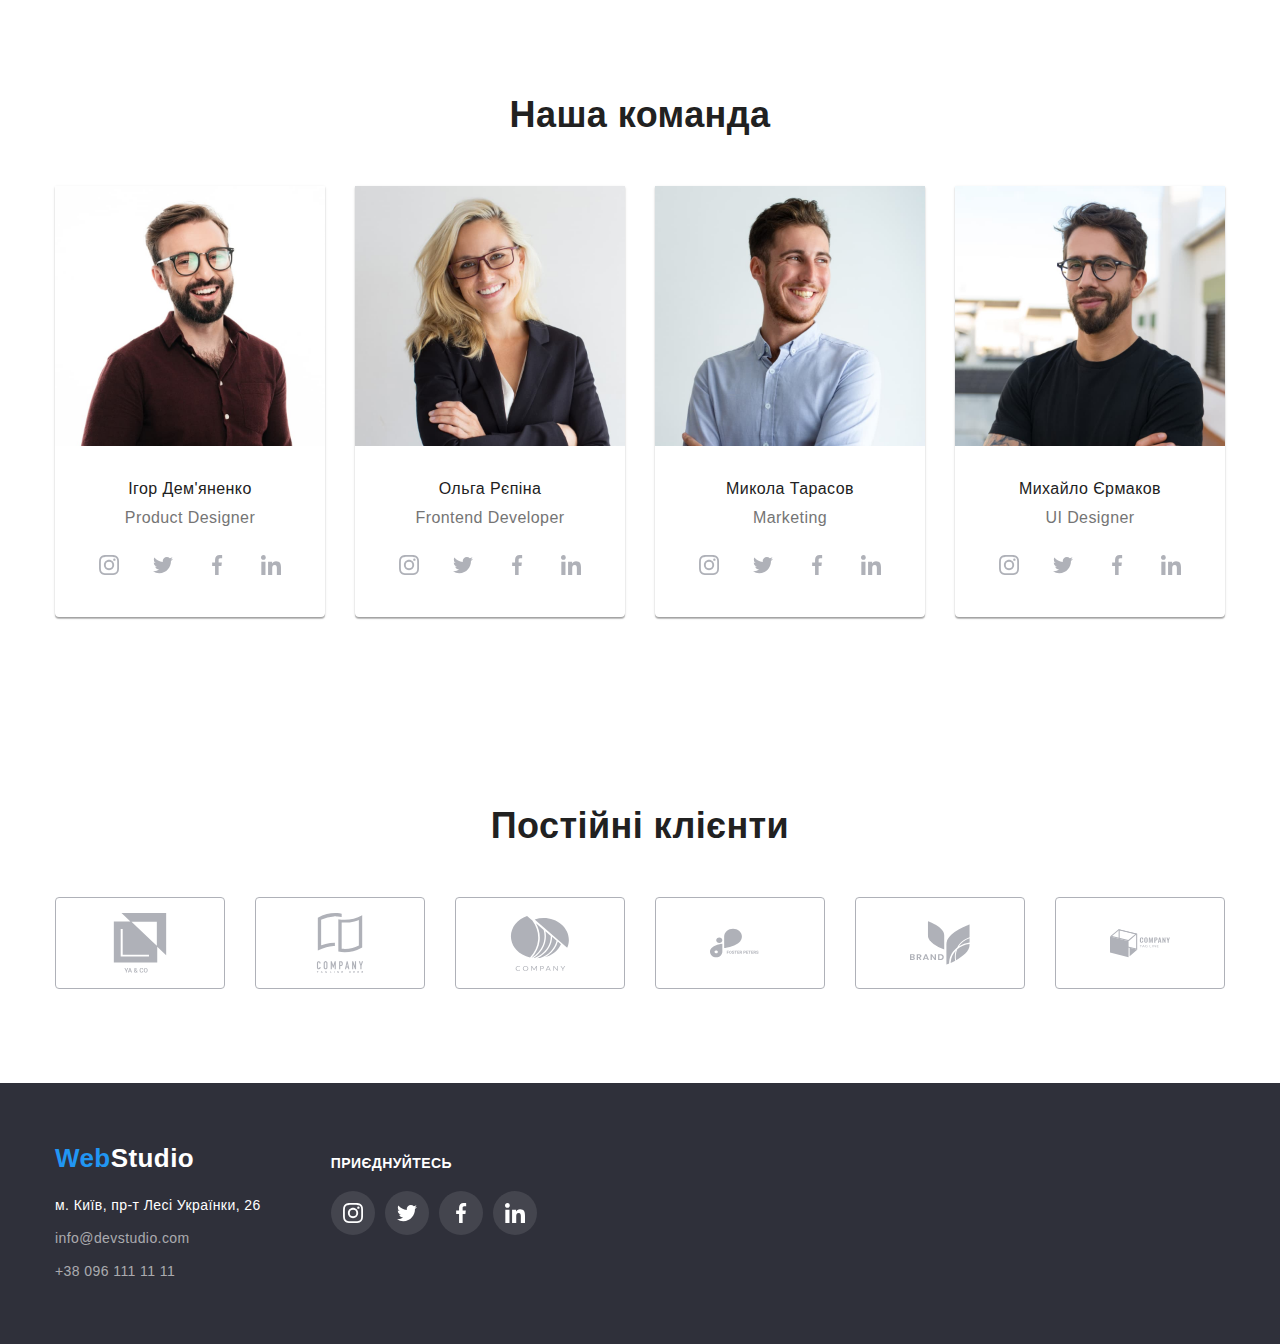
==== commit 9050a7a4: "final" ====
--- a/index.html
+++ b/index.html
@@ -115,30 +115,30 @@
                         <img src="./images/demjanenko.jpg" alt="Ігор Дем'яненко" width="270">
                         <h3>Ігор Дем'яненко</h3>
                         <p>Product Designer</p>
-                        <ul class="social-links">
-                            <li class="social-link">
-                                <a href="">
+                        <ul class="social-list-links">
+                            <li class="social-item">
+                                <a class="social-link" href="">
                                     <svg class="social-link-svg">
                                         <use href="./images/icons.svg#icon-instagram"></use>
                                     </svg>
                                 </a>
                             </li>
-                            <li class="social-link">
-                                <a href="">
+                            <li class="social-item">
+                                <a class="social-link" href="">
                                     <svg class="social-link-svg">
                                         <use href="./images/icons.svg#icon-twitter"></use>
                                     </svg>
                                 </a>
                             </li>
-                            <li class="social-link">
-                                <a href="">
+                            <li class="social-item">
+                                <a class="social-link" href="">
                                     <svg class="social-link-svg">
                                         <use href="./images/icons.svg#icon-facebook"></use>
                                     </svg>
                                 </a>
                             </li>
-                            <li class="social-link">
-                                <a href="">
+                            <li class="social-item">
+                                <a class="social-link" href="">
                                     <svg class="social-link-svg">
                                         <use href="./images/icons.svg#icon-linkedin"></use>
                                     </svg>
@@ -150,30 +150,30 @@
                         <img src="./images/repina.jpg" alt="Ольга Рєпіна" width="270">
                         <h3>Ольга Рєпіна</h3>
                         <p>Frontend Developer</p>
-                        <ul class="social-links">
-                            <li class="social-link">
-                                <a href="">
+                        <ul class="social-list-links">
+                            <li class="social-item">
+                                <a class="social-link" href="">
                                     <svg class="social-link-svg">
                                         <use href="./images/icons.svg#icon-instagram"></use>
                                     </svg>
                                 </a>
                             </li>
-                            <li class="social-link">
-                                <a href="">
+                            <li class="social-item">
+                                <a class="social-link" href="">
                                     <svg class="social-link-svg">
                                         <use href="./images/icons.svg#icon-twitter"></use>
                                     </svg>
                                 </a>
                             </li>
-                            <li class="social-link">
-                                <a href="">
+                            <li class="social-item">
+                                <a class="social-link" href="">
                                     <svg class="social-link-svg">
                                         <use href="./images/icons.svg#icon-facebook"></use>
                                     </svg>
                                 </a>
                             </li>
-                            <li class="social-link">
-                                <a href="">
+                            <li class="social-item">
+                                <a class="social-link" href="">
                                     <svg class="social-link-svg">
                                         <use href="./images/icons.svg#icon-linkedin"></use>
                                     </svg>
@@ -185,30 +185,30 @@
                         <img src="./images/tarasov.jpg" alt="Микола Тарасов" width="270">
                         <h3>Микола Тарасов</h3>
                         <p>Marketing</p>
-                        <ul class="social-links">
-                            <li class="social-link">
-                                <a href="">
+                        <ul class="social-list-links">
+                            <li class="social-item">
+                                <a class="social-link" href="">
                                     <svg class="social-link-svg">
                                         <use href="./images/icons.svg#icon-instagram"></use>
                                     </svg>
                                 </a>
                             </li>
-                            <li class="social-link">
-                                <a href="">
+                            <li class="social-item">
+                                <a class="social-link" href="">
                                     <svg class="social-link-svg">
                                         <use href="./images/icons.svg#icon-twitter"></use>
                                     </svg>
                                 </a>
                             </li>
-                            <li class="social-link">
-                                <a href="">
+                            <li class="social-item">
+                                <a class="social-link" href="">
                                     <svg class="social-link-svg">
                                         <use href="./images/icons.svg#icon-facebook"></use>
                                     </svg>
                                 </a>
                             </li>
-                            <li class="social-link">
-                                <a href="">
+                            <li class="social-item">
+                                <a class="social-link" href="">
                                     <svg class="social-link-svg">
                                         <use href="./images/icons.svg#icon-linkedin"></use>
                                     </svg>
@@ -220,30 +220,30 @@
                         <img src="./images/jermakov.jpg" alt="Михайло Єрмаков" width="270">
                         <h3>Михайло Єрмаков</h3>
                         <p>UI Designer</p>
-                        <ul class="social-links">
-                            <li class="social-link">
-                                <a href="">
+                        <ul class="social-list-links">
+                            <li class="social-item">
+                                <a class="social-link" href="">
                                     <svg class="social-link-svg">
                                         <use href="./images/icons.svg#icon-instagram"></use>
                                     </svg>
                                 </a>
                             </li>
-                            <li class="social-link">
-                                <a href="">
+                            <li class="social-item">
+                                <a class="social-link" href="">
                                     <svg class="social-link-svg">
                                         <use href="./images/icons.svg#icon-twitter"></use>
                                     </svg>
                                 </a>
                             </li>
-                            <li class="social-link">
-                                <a href="">
+                            <li class="social-item">
+                                <a class="social-link" href="">
                                     <svg class="social-link-svg">
                                         <use href="./images/icons.svg#icon-facebook"></use>
                                     </svg>
                                 </a>
                             </li>
-                            <li class="social-link">
-                                <a href="">
+                            <li class="social-item">
+                                <a class="social-link" href="">
                                     <svg class="social-link-svg">
                                         <use href="./images/icons.svg#icon-linkedin"></use>
                                     </svg>
@@ -257,44 +257,44 @@
         <section class="our-clients section">
             <div class="container">
                 <h2 class="title">Постійні клієнти</h2>
-                <ul class="client-links">
-                    <li class="client-link">
-                        <a href="">
+                <ul class="client-list-links">
+                    <li class="client-item">
+                        <a class="client-link" href="">
                             <svg class="client-link-svg">
                                 <use href="./images/icons.svg#icon-client1"></use>
                             </svg>
                         </a>
                     </li>
-                    <li class="client-link">
-                        <a href="">
+                    <li class="client-item">
+                        <a class="client-link" href="">
                             <svg class="client-link-svg">
                                 <use href="./images/icons.svg#icon-client2"></use>
                             </svg>
                         </a>
                     </li>
-                    <li class="client-link">
-                        <a href="">
+                    <li class="client-item">
+                        <a class="client-link" href="">
                             <svg class="client-link-svg">
                                 <use href="./images/icons.svg#icon-client3"></use>
                             </svg>
                         </a>
                     </li>
-                    <li class="client-link">
-                        <a href="">
+                    <li class="client-item">
+                        <a class="client-link" href="">
                             <svg class="client-link-svg">
                                 <use href="./images/icons.svg#icon-client4"></use>
                             </svg>
                         </a>
                     </li>
-                    <li class="client-link">
-                        <a href="">
+                    <li class="client-item">
+                        <a class="client-link" href="">
                             <svg class="client-link-svg">
                                 <use href="./images/icons.svg#icon-client5"></use>
                             </svg>
                         </a>
                     </li>
-                    <li class="client-link">
-                        <a href="">
+                    <li class="client-item">
+                        <a class="client-link" href="">
                             <svg class="client-link-svg">
                                 <use href="./images/icons.svg#icon-client6"></use>
                             </svg>
@@ -320,32 +320,32 @@
                     </ul>
                 </address>
             </div>
-            <div class="footer-social-links">
+            <div class="footer-social-list-links">
                 <p>приєднуйтесь</p>
-                <ul class="social-links">
-                    <li class="social-link">
-                        <a href="">
+                <ul class="social-list-links">
+                    <li class="social-item">
+                        <a class="social-link" href="">
                             <svg class="social-link-svg">
                                 <use href="./images/icons.svg#icon-instagram"></use>
                             </svg>
                         </a>
                     </li>
-                    <li class="social-link">
-                        <a href="">
+                    <li class="social-item">
+                        <a class="social-link" href="">
                             <svg class="social-link-svg">
                                 <use href="./images/icons.svg#icon-twitter"></use>
                             </svg>
                         </a>
                     </li>
-                    <li class="social-link">
-                        <a href="">
+                    <li class="social-item">
+                        <a class="social-link" href="">
                             <svg class="social-link-svg">
                                 <use href="./images/icons.svg#icon-facebook"></use>
                             </svg>
                         </a>
                     </li>
-                    <li class="social-link">
-                        <a href="">
+                    <li class="social-item">
+                        <a class="social-link" href="">
                             <svg class="social-link-svg">
                                 <use href="./images/icons.svg#icon-linkedin"></use>
                             </svg>
--- a/css/styles.css
+++ b/css/styles.css
@@ -89,10 +89,12 @@
 .nav-contacts-icon-email {
   width: 16px;
   height: 12px;
+  fill: currentColor;
 }
 .nav-contacts-icon-phone {
   width: 10px;
   height: 16px;
+  fill: currentColor;
 }
 
 .link:hover,
@@ -165,7 +167,7 @@
   margin: 0px 0px 20px;
 }
 
-.footer-social-links > p {
+.footer-social-list-links > p {
   font-weight: 700;
   line-height: calc(16 / 14);
   text-transform: uppercase;
@@ -174,7 +176,7 @@
   margin-bottom: 20px;
   color: var(--white-color);
 }
-.social-links {
+.social-list-links {
   display: inline-flex;
   width: 206px;
   height: 44px;
@@ -187,13 +189,14 @@
   width: 44px;
   height: 44px;
 
+  color: var(--social-link-color);
   background-color: rgba(255, 255, 255, 0.1);
   border-radius: 50%;
-  cursor: pointer;
 }
 .social-link:hover,
 .social-link:focus {
   background-color: var(--accent-color);
+  color: var(--white-color);
 }
 
 .social-link:not(:nth-last-child()) {
@@ -202,11 +205,8 @@
 .social-link-svg {
   width: 20px;
   height: 20px;
-  fill: var(--social-link-color);
-}
-.social-link-svg:hover,
-.social-link-svg:focus {
-  fill: var(--white-color);
+
+  fill: currentColor;
 }
 
 footer .social-link-svg {
@@ -247,7 +247,8 @@
     url(../images/hero-img.jpg);
   background-repeat: no-repeat;
   background-position: center;
-  background-size: cover;
+  background-size: 1600px;
+  background-color: #c4c4c4;
 }
 .hero-btn {
   font-family: inherit;
@@ -259,6 +260,7 @@
   letter-spacing: 0.06em;
   color: var(--white-color);
   background-color: var(--accent-color);
+  box-shadow: 0px 4px 4px rgba(0, 0, 0, 0.15);
 
   display: block;
   width: 216px;
@@ -345,7 +347,7 @@
   text-align: center;
   margin-bottom: 16px;
 }
-.our-team .social-links {
+.our-team .social-list-links {
   margin: 0 32px 30px;
 }
 
@@ -355,7 +357,7 @@
   border-radius: 0px 0px 4px 4px;
 }
 
-.client-links {
+.client-list-links {
   display: flex;
   justify-content: space-between;
   align-items: center;
@@ -367,23 +369,21 @@
   width: 170px;
   height: 92px;
 
+  color: var(--social-link-color);
   border: 1px solid var(--social-link-color);
   border-radius: 4px;
 }
 .client-link:hover,
 .client-link:focus {
-  cursor: pointer;
+  /* cursor: pointer; */
   border-color: var(--accent-color);
+  color: var(--accent-color);
 }
 
 .client-link-svg {
   width: 106px;
   height: 60px;
-  fill: var(--social-link-color);
-}
-.client-link-svg:hover,
-.client-link-svg:focus {
-  fill: var(--accent-color);
+  fill: currentColor;
 }
 
 /* Portfolio */
